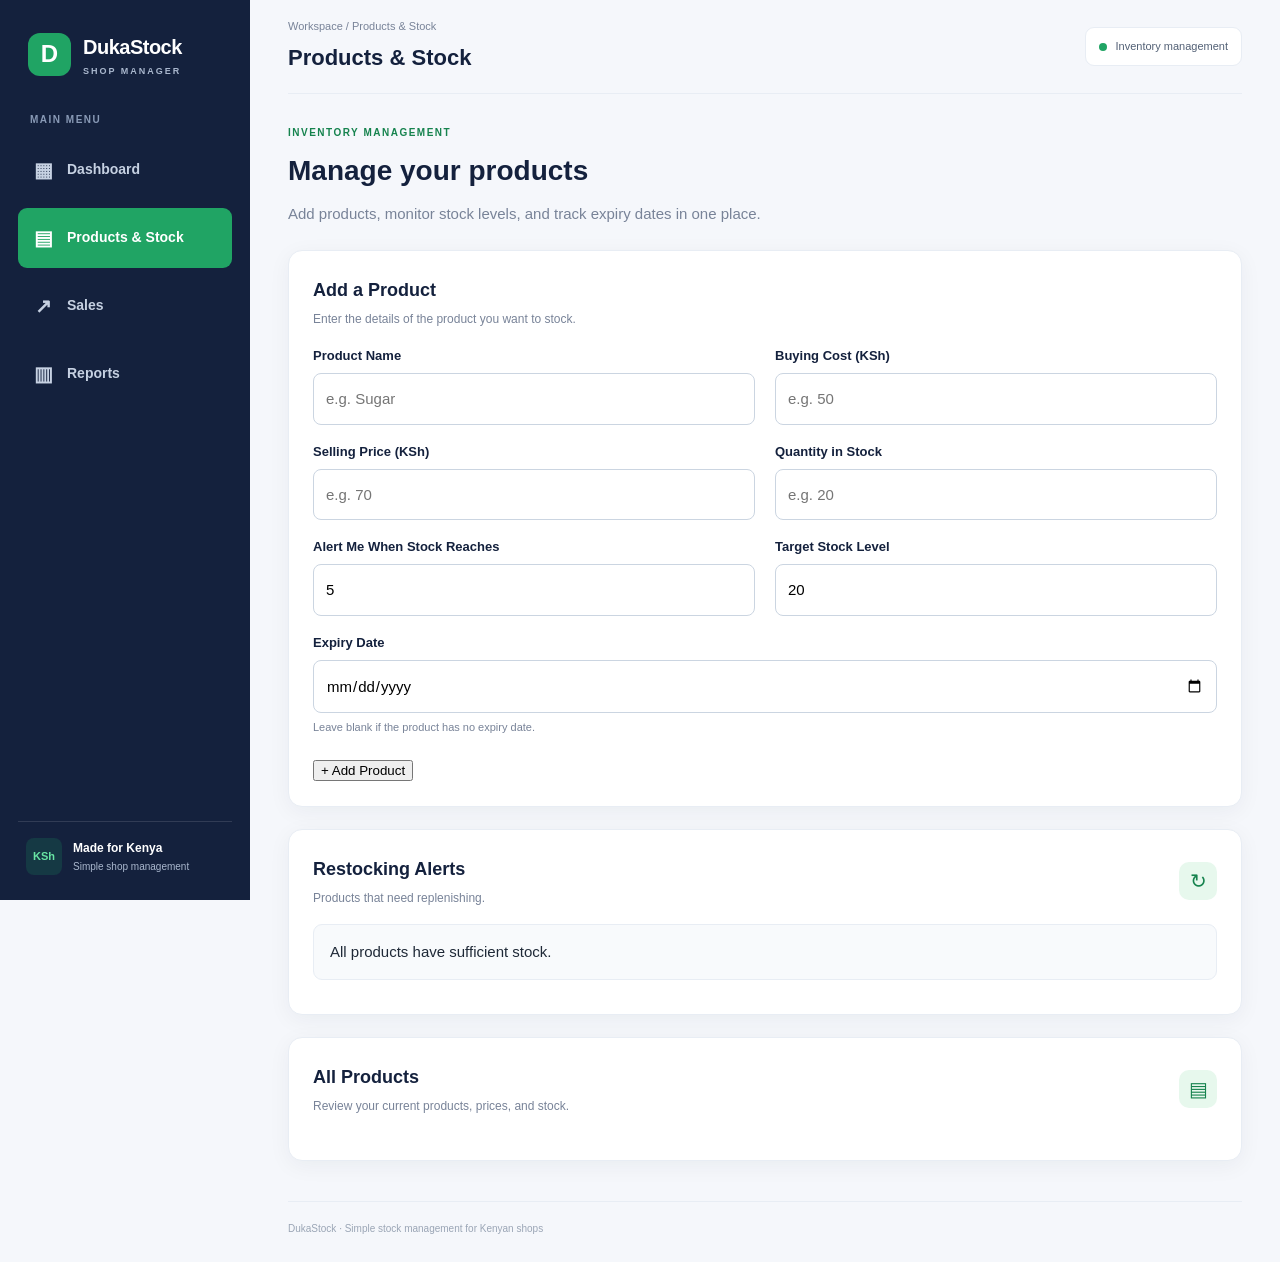
==== products.html @ 27eedb5e "Add files via upload" ====
<!DOCTYPE html>
<html lang="en">
<head>
    <meta charset="UTF-8">
    <meta name="viewport" content="width=device-width, initial-scale=1.0">
    <title>DukaStock - Products & Stock</title>
    <link rel="stylesheet" href="style.css">
</head>
<body class="app-layout">

    <aside class="sidebar">
        <div class="brand">
            <div class="brand-icon">D</div>
            <div>
                <h2>DukaStock</h2>
                <span>SHOP MANAGER</span>
            </div>
        </div>

        <p class="nav-heading">MAIN MENU</p>

        <nav class="sidebar-nav">
            <a href="index.html" class="nav-link">
                <span class="nav-icon">▦</span> Dashboard
            </a>
            <a href="products.html" class="nav-link active">
                <span class="nav-icon">▤</span> Products & Stock
            </a>
            <a href="sales.html" class="nav-link">
                <span class="nav-icon">↗</span> Sales
            </a>
            <a href="reports.html" class="nav-link">
                <span class="nav-icon">▥</span> Reports
            </a>
        </nav>

        <div class="sidebar-footer">
            <div class="footer-icon">KSh</div>
            <div>
                <strong>Made for Kenya</strong>
                <span>Simple shop management</span>
            </div>
        </div>
    </aside>

    <main class="main-content">

        <header class="topbar">
            <div>
                <p class="breadcrumb">Workspace / Products & Stock</p>
                <h2>Products & Stock</h2>
            </div>
            <div class="shop-status">
                <span class="status-dot"></span>
                Inventory management
            </div>
        </header>

        <section class="page-intro">
            <div>
                <p class="welcome-label">INVENTORY MANAGEMENT</p>
                <h1>Manage your products</h1>
                <p>Add products, monitor stock levels, and track expiry dates in one place.</p>
            </div>
        </section>

        <section class="inventory-panel">
            <div class="section-heading">
                <div>
                    <h2>Add a Product</h2>
                    <p>Enter the details of the product you want to stock.</p>
                </div>
            </div>

            <form id="product-form" class="product-form">

                <div class="form-grid">
                    <div class="form-field">
                        <label for="product-name">Product Name</label>
                        <input type="text" id="product-name"
                               placeholder="e.g. Sugar" required>
                    </div>

                    <div class="form-field">
                        <label for="product-cost">Buying Cost (KSh)</label>
                        <input type="number" id="product-cost"
                               placeholder="e.g. 50" min="0.01"
                               step="0.01" required>
                    </div>

                    <div class="form-field">
                        <label for="product-price">Selling Price (KSh)</label>
                        <input type="number" id="product-price"
                               placeholder="e.g. 70" min="1"
                               step="1" required>
                    </div>

                    <div class="form-field">
                        <label for="product-quantity">Quantity in Stock</label>
                        <input type="number" id="product-quantity"
                               placeholder="e.g. 20" min="0"
                               step="1" required>
                    </div>

                    <div class="form-field">
                        <label for="product-alert-level">
                            Alert Me When Stock Reaches
                        </label>
                        <input type="number" id="product-alert-level"
                               value="5" min="0" step="1" required>
                    </div>

                    <div class="form-field">
                        <label for="product-target-stock">Target Stock Level</label>
                        <input type="number" id="product-target-stock"
                               value="20" min="1" step="1" required>
                    </div>

                    <div class="form-field full-width">
                        <label for="product-expiry">Expiry Date</label>
                        <input type="date" id="product-expiry">
                        <small class="field-help">
                            Leave blank if the product has no expiry date.
                        </small>
                    </div>
                </div>

                <div class="form-actions">
                    <button type="submit">+ Add Product</button>
                </div>
            </form>
        </section>

        <section class="inventory-panel alerts-panel">
            <div class="section-heading">
                <div>
                    <h2>Restocking Alerts</h2>
                    <p>Products that need replenishing.</p>
                </div>
                <span class="section-icon">↻</span>
            </div>

            <ul id="restocking-alerts-list"></ul>
        </section>

        <section class="inventory-panel products-panel">
            <div class="section-heading">
                <div>
                    <h2>All Products</h2>
                    <p>Review your current products, prices, and stock.</p>
                </div>
                <span class="section-icon">▤</span>
            </div>

            <ul id="product-list"></ul>
        </section>

        <footer class="page-footer">
            DukaStock · Simple stock management for Kenyan shops
        </footer>

    </main>

    <script src="script.js"></script>

</body>
</html>
---- style.css ----
/* ==================================
   DukaStock Modern Dashboard
   ================================== */

:root {
    --navy: #14213d;
    --navy-light: #1d3154;
    --green: #20a464;
    --green-dark: #16834e;
    --background: #f5f7fb;
    --white: #ffffff;
    --text: #1f2937;
    --muted: #788398;
    --border: #e8edf4;
    --shadow: 0 5px 22px rgba(20, 33, 61, 0.05);
}

* {
    box-sizing: border-box;
}


body {
    margin: 0;
    font-family: "Inter", "Segoe UI", Roboto, Arial, sans-serif;
    color: var(--text);
    background: var(--background);
    font-size: 15px;
    line-height: 1.7;
    font-weight: 400;
    -webkit-font-smoothing: antialiased;
}

a {
    color: inherit;
    text-decoration: none;
}

/* SIDEBAR */

.sidebar {
    position: fixed;
    top: 0;
    left: 0;
    bottom: 0;
    width: 250px;
    padding: 30px 18px 20px;
    background: var(--navy);
    color: white;
    display: flex;
    flex-direction: column;
    z-index: 10;
}

.brand {
    display: flex;
    align-items: center;
    gap: 12px;
    padding: 0 10px 32px;
}

.brand-icon {
    width: 43px;
    height: 43px;
    border-radius: 12px;
    display: grid;
    place-items: center;
    background: var(--green);
    color: white;
    font-size: 24px;
    font-weight: bold;
}

.brand h2 {
    margin: 0;
    color: white;
    font-size: 20px;
    letter-spacing: -0.5px;
}

.brand span {
    display: block;
    color: #aab8ce;
    font-size: 9px;
    font-weight: bold;
    letter-spacing: 2px;
}

.nav-heading {
    color: #899ab6;
    font-size: 10px;
    font-weight: bold;
    letter-spacing: 1.5px;
    padding: 0 12px;
    margin: 0 0 12px;
}

.sidebar-nav {
    display: flex;
    flex-direction: column;
    gap: 8px;
}

.nav-link {
    display: flex;
    align-items: center;
    gap: 13px;
    padding: 13px 14px;
    border-radius: 9px;
    color: #c6d1e2;
    font-size: 13px;
    transition: background 0.2s, color 0.2s;
}

.nav-link:hover {
    background: var(--navy-light);
    color: white;
}

.nav-link.active {
    background: var(--green);
    color: white;
    font-weight: bold;
}

.nav-icon {
    width: 22px;
    text-align: center;
    font-size: 20px;
}

.sidebar-footer {
    display: flex;
    align-items: center;
    gap: 11px;
    margin-top: auto;
    padding: 16px 8px 5px;
    border-top: 1px solid rgba(255, 255, 255, 0.12);
}

.footer-icon {
    background: rgba(32, 164, 100, 0.18);
    color: #68e5a4;
    padding: 9px 7px;
    border-radius: 8px;
    font-size: 11px;
    font-weight: bold;
}

.sidebar-footer strong,
.sidebar-footer span {
    display: block;
}

.sidebar-footer strong {
    font-size: 12px;
    color: white;
}

.sidebar-footer span {
    color: #aab8ce;
    font-size: 10px;
}

/* MAIN WORKSPACE */

.main-content {
    margin-left: 250px;
    padding: 0 38px 25px;
    min-height: 100vh;
    max-width: 1800px;
}

.topbar {
    min-height: 94px;
    display: flex;
    justify-content: space-between;
    align-items: center;
    gap: 20px;
    border-bottom: 1px solid var(--border);
    margin-bottom: 30px;
}

.breadcrumb {
    margin: 0 0 3px;
    color: var(--muted);
    font-size: 11px;
}

.topbar h2 {
    margin: 0;
    color: var(--navy);
    font-size: 21px;
}

.shop-status {
    display: flex;
    align-items: center;
    gap: 8px;
    background: white;
    border: 1px solid var(--border);
    padding: 9px 13px;
    border-radius: 9px;
    color: #526075;
    font-size: 11px;
}

.status-dot {
    width: 8px;
    height: 8px;
    border-radius: 50%;
    background: var(--green);
}

/* WELCOME BANNER */

.welcome-section {
    position: relative;
    overflow: hidden;
    display: flex;
    justify-content: space-between;
    align-items: center;
    gap: 20px;
    background: linear-gradient(115deg, #ffffff, #edf9f1);
    border: 1px solid #e2f0e7;
    border-radius: 15px;
    padding: 26px 30px;
    margin-bottom: 30px;
}

.welcome-label {
    color: var(--green-dark);
    font-size: 10px;
    font-weight: bold;
    letter-spacing: 1.5px;
    margin: 0 0 6px;
}

.welcome-section h1 {
    margin: 0 0 5px;
    font-size: 27px;
    color: var(--navy);
    letter-spacing: -0.7px;
}

.welcome-section p:last-child {
    color: var(--muted);
    margin: 0;
    font-size: 12px;
}

.welcome-decoration {
    display: grid;
    place-items: center;
    width: 78px;
    height: 78px;
    flex-shrink: 0;
    border-radius: 22px;
    background: rgba(32, 164, 100, 0.1);
    color: var(--green-dark);
    font-size: 23px;
    font-weight: bold;
    transform: rotate(5deg);
}

/* SECTION HEADINGS */

.section-heading {
    display: flex;
    justify-content: space-between;
    align-items: center;
    gap: 15px;
    margin-bottom: 17px;
}

.section-heading h2 {
    margin: 0;
    color: var(--navy);
    font-size: 19px;
}

.section-heading p {
    margin: 3px 0 0;
    color: var(--muted);
    font-size: 12px;
}

/* DASHBOARD CARDS */

.dashboard {
    display: grid;
    grid-template-columns: repeat(3, minmax(0, 1fr));
    gap: 18px;
    margin-bottom: 35px;
}


.card {
    min-width: 0;
    position: relative;
    overflow: hidden;
    background: var(--white);
    padding: 25px;
    border: 1px solid var(--border);
    border-radius: 18px;
    box-shadow: var(--shadow);
    transition: transform 0.2s ease, box-shadow 0.2s ease;
}

.card:hover {
    transform: translateY(-4px);
    box-shadow: 0 12px 28px rgba(20, 33, 61, 0.10);
}


.card-top {
    display: flex;
    align-items: center;
    justify-content: space-between;
    gap: 8px;
    margin-bottom: 17px;
}

.card-icon {
    display: grid;
    place-items: center;
    width: 39px;
    height: 39px;
    border-radius: 11px;
    font-size: 20px;
    font-weight: bold;
}

.products-icon {
    color: #3468c0;
    background: #eaf1ff;
}

.sales-icon {
    color: #15834b;
    background: #e5f8ed;
}

.profit-icon {
    color: #8a55c5;
    background: #f2eaff;
}

.stock-icon {
    color: #d97706;
    background: #fff4dc;
}

.alert-icon {
    color: #dc5151;
    background: #ffeded;
}

.card-tag {
    background: #f4f6fa;
    color: #788398;
    padding: 4px 8px;
    border-radius: 6px;
    font-size: 10px;
    font-weight: bold;
}

.card h3 {
    margin: 0 0 7px;
    color: #657187;
    font-size: 12px;
    font-weight: 600;
}

.number {
    color: var(--navy);
    font-size: 27px;
    font-weight: bold;
    line-height: 1.4;
    margin: 0;
    overflow-wrap: anywhere;
}

.card-note {
    margin: 8px 0 0;
    color: #94a0b2;
    font-size: 10px;
}

/* QUICK ACTIONS */

.quick-actions-section {
    margin-top: 5px;
}

.quick-actions {
    display: grid;
    grid-template-columns: repeat(3, minmax(0, 1fr));
    gap: 15px;
}

.action-card {
    display: flex;
    align-items: center;
    gap: 12px;
    min-width: 0;
    padding: 17px;
    background: white;
    border: 1px solid var(--border);
    border-radius: 12px;
    box-shadow: var(--shadow);
    transition: border-color 0.2s, transform 0.2s;
}

.action-card:hover {
    border-color: #8dd6ac;
    transform: translateY(-2px);
}

.action-icon {
    flex-shrink: 0;
    width: 38px;
    height: 38px;
    display: grid;
    place-items: center;
    border-radius: 10px;
    background: #e7f8ed;
    color: var(--green-dark);
    font-size: 22px;
    font-weight: bold;
}

.action-card strong,
.action-card small {
    display: block;
}

.action-card strong {
    color: var(--navy);
    font-size: 11px;
}

.action-card small {
    color: var(--muted);
    font-size: 9px;
    margin-top: 3px;
}

.action-arrow {
    margin-left: auto;
    color: #91a0b3;
    font-size: 19px;
}

.page-footer {
    border-top: 1px solid var(--border);
    margin-top: 40px;
    padding-top: 18px;
    color: #9aa5b5;
    font-size: 10px;
}

/* OTHER PAGES: PRODUCTS, SALES AND REPORTS */

body:not(.app-layout) {
    padding: 32px;
}

body:not(.app-layout) h1 {
    color: var(--navy);
    font-size: 30px;
}

body:not(.app-layout) h2 {
    color: var(--navy);
    margin-top: 30px;
}

body:not(.app-layout) button {
    background: var(--green);
    color: white;
    border: none;
    padding: 11px 17px;
    margin: 8px 8px 0 0;
    border-radius: 8px;
    font-weight: bold;
    cursor: pointer;
}

body:not(.app-layout) button:hover {
    background: var(--green-dark);
}

body:not(.app-layout) form {
    max-width: 700px;
    background: white;
    padding: 24px;
    margin: 20px 0;
    border: 1px solid var(--border);
    border-radius: 13px;
    box-shadow: var(--shadow);
}

body:not(.app-layout) label {
    display: block;
    margin: 14px 0 6px;
    color: var(--navy);
    font-weight: bold;
    font-size: 13px;
}

body:not(.app-layout) input,
body:not(.app-layout) select,
body:not(.app-layout) textarea {
    width: 100%;
    max-width: 100%;
    padding: 11px 12px;
    border: 1px solid #d5dce7;
    border-radius: 7px;
    font: inherit;
    background: white;
}

body:not(.app-layout) input:focus,
body:not(.app-layout) select:focus,
body:not(.app-layout) textarea:focus {
    outline: 2px solid #b8ebcd;
    border-color: var(--green);
}

body:not(.app-layout) table {
    width: 100%;
    border-collapse: collapse;
    margin-top: 18px;
    background: white;
    border-radius: 10px;
    overflow: hidden;
    box-shadow: var(--shadow);
}

body:not(.app-layout) th,
body:not(.app-layout) td {
    padding: 13px 15px;
    border-bottom: 1px solid var(--border);
    text-align: left;
    font-size: 13px;
}

body:not(.app-layout) th {
    color: var(--navy);
    background: #edf2f8;
}

body:not(.app-layout) tr:last-child td {
    border-bottom: none;
}

body:not(.app-layout) li {
    margin-bottom: 10px;
}

/* TABLETS */

@media (max-width: 1100px) {
    .main-content {
        padding-left: 25px;
        padding-right: 25px;
    }

    .sidebar {
        width: 220px;
    }

    .main-content {
        margin-left: 220px;
    }

    .dashboard {
        grid-template-columns: repeat(2, minmax(0, 1fr));
    }

    .quick-actions {
        grid-template-columns: 1fr;
    }
}

/* MOBILE PHONES */

@media (max-width: 700px) {
    .sidebar {
        position: relative;
        width: 100%;
        height: auto;
        padding: 15px;
    }

    .brand {
        padding: 0 5px 15px;
    }

    .sidebar-nav {
        display: grid;
        grid-template-columns: repeat(2, minmax(0, 1fr));
        gap: 6px;
    }

    .nav-heading,
    .sidebar-footer {
        display: none;
    }

    .nav-link {
        padding: 10px;
        font-size: 11px;
        gap: 7px;
    }

    .main-content {
        margin-left: 0;
        padding: 0 16px 22px;
    }

    .topbar {
        min-height: 75px;
        margin-bottom: 20px;
    }

    .topbar h2 {
        font-size: 18px;
    }

    .shop-status {
        font-size: 9px;
        padding: 7px;
    }

    .welcome-section {
        padding: 21px;
        margin-bottom: 24px;
    }

    .welcome-section h1 {
        font-size: 23px;
    }

    .welcome-section p:last-child {
        max-width: 260px;
    }

    .welcome-decoration {
        width: 48px;
        height: 48px;
        font-size: 16px;
        border-radius: 14px;
    }

    .dashboard {
        grid-template-columns: repeat(2, minmax(0, 1fr));
        gap: 11px;
    }

    .card {
        padding: 14px;
    }

    .card-top {
        align-items: flex-start;
        flex-wrap: wrap;
        margin-bottom: 12px;
    }

    .card-icon {
        width: 32px;
        height: 32px;
        font-size: 17px;
    }

    .card-tag {
        font-size: 9px;
    }

    .card h3 {
        font-size: 11px;
    }

    .number {
        font-size: 22px;
    }

    .card-note {
        font-size: 9px;
    }

    .quick-actions {
        grid-template-columns: 1fr;
    }

    body:not(.app-layout) {
        padding: 18px;
    }

    body:not(.app-layout) table {
        display: block;
        overflow-x: auto;
        white-space: nowrap;
    }
}

@media (max-width: 360px) {
    .dashboard {
        grid-template-columns: 1fr;
    }

    .welcome-decoration {
        display: none;
    }

    .shop-status {
        display: none;
    }
}


/* Clearer, more readable text */

.topbar h2,
.section-heading h2 {
    font-size: 22px;
    font-weight: 700;
}

.welcome-section h1 {
    font-size: 30px;
    font-weight: 700;
}

.card h3 {
    font-size: 14px;
    font-weight: 700;
    color: #475569;
}

.number {
    font-size: 29px;
    font-weight: 700;
}

.nav-link {
    font-size: 14px;
    font-weight: 600;
}

.card-note,
.action-card small {
    color: #596579;
}

@media (max-width: 700px) {
    .welcome-section h1 {
        font-size: 24px;
    }

    .number {
        font-size: 23px;
    }
}
 

/* ==================================
   DukaStock - All Pages Styling
   ================================== */

/* Consistent background and text */
body:not(.app-layout) {
    background: #f5f7fb;
    color: #1f2937;
    padding: 32px;
    font-family: "Inter", "Segoe UI", Roboto, Arial, sans-serif;
    line-height: 1.7;
}

/* Page headings */
body:not(.app-layout) h1 {
    color: #14213d;
    font-size: 30px;
    font-weight: 750;
    margin-bottom: 8px;
}

body:not(.app-layout) h2 {
    color: #14213d;
    font-size: 21px;
    font-weight: 700;
    margin-top: 30px;
}

/* Introductory text */
body:not(.app-layout) p {
    color: #596579;
}

/* White panels for forms */
body:not(.app-layout) form {
    background: #ffffff;
    border: 1px solid #e2e8f0;
    border-radius: 14px;
    padding: 25px;
    box-shadow: 0 5px 22px rgba(20, 33, 61, 0.05);
}

/* Consistent input fields */
body:not(.app-layout) input,
body:not(.app-layout) select,
body:not(.app-layout) textarea {
    background: #ffffff;
    border: 1px solid #cbd5e1;
    border-radius: 8px;
    padding: 12px;
    color: #1f2937;
    font-size: 14px;
}

body:not(.app-layout) input:focus,
body:not(.app-layout) select:focus,
body:not(.app-layout) textarea:focus {
    outline: none;
    border-color: #20a464;
    box-shadow: 0 0 0 3px rgba(32, 164, 100, 0.12);
}

/* Professional buttons */
body:not(.app-layout) button {
    background: #20a464;
    color: #ffffff;
    border: none;
    border-radius: 8px;
    padding: 12px 18px;
    font-weight: 600;
    cursor: pointer;
}

body:not(.app-layout) button:hover {
    background: #16834e;
}

/* Clean tables */
body:not(.app-layout) table {
    background: #ffffff;
    border: 1px solid #e2e8f0;
    border-radius: 12px;
    box-shadow: 0 5px 22px rgba(20, 33, 61, 0.05);
    border-collapse: separate;
    border-spacing: 0;
    overflow: hidden;
}

body:not(.app-layout) th {
    background: #edf2f8;
    color: #14213d;
    font-weight: 700;
}

body:not(.app-layout) th,
body:not(.app-layout) td {
    padding: 14px 16px;
    border-bottom: 1px solid #e8edf4;
}

body:not(.app-layout) tbody tr:hover {
    background: #f0faf4;
}

body:not(.app-layout) tr:last-child td {
    border-bottom: none;
}

/* Links */
body:not(.app-layout) a {
    color: #16834e;
    font-weight: 600;
}

/* Mobile layout */
@media (max-width: 700px) {
    body:not(.app-layout) {
        padding: 18px;
    }

    body:not(.app-layout) h1 {
        font-size: 25px;
    }

    body:not(.app-layout) form {
        padding: 18px;
    }

    body:not(.app-layout) table {
        display: block;
        overflow-x: auto;
        white-space: nowrap;
    }
}



/* Page introduction */
.page-intro {
    margin-bottom: 24px;
}

.page-intro h1 {
    margin: 0 0 6px;
    color: var(--navy);
    font-size: 28px;
}

.page-intro p:last-child {
    color: var(--muted);
    margin-top: 4px;
}

/* Make dashboard introduction readable in dark mode */
body.dark-mode .page-intro .eyebrow,
body.dark-mode .page-intro h1,
body.dark-mode .page-intro p {
    color: #f8fafc !important;
    opacity: 1;
}

.inventory-panel {
    background: #fff;
    border: 1px solid var(--border);
    border-radius: 14px;
    padding: 24px;
    box-shadow: var(--shadow);
    margin-bottom: 22px;
}

.inventory-panel .section-heading {
    margin-bottom: 16px;
}

.inventory-panel .section-heading h2 {
    font-size: 18px;
}

.product-form {
    max-width: none;
    margin: 0;
    padding: 0;
    background: transparent;
    border: 0;
    border-radius: 0;
    box-shadow: none;
}

.form-grid {
    display: grid;
    grid-template-columns: repeat(2, minmax(0, 1fr));
    gap: 16px 20px;
}

.form-field label {
    display: block;
    margin: 0 0 6px;
    font-size: 13px;
    color: var(--navy);
    font-weight: 700;
}

.form-field input {
    width: 100%;
    box-sizing: border-box;
    padding: 12px;
    border: 1px solid #cbd5e1;
    border-radius: 8px;
    font: inherit;
}

.full-width {
    grid-column: 1 / -1;
}

.field-help {
    color: var(--muted);
    font-size: 11px;
}

.form-actions {
    margin-top: 18px;
}

#restocking-alerts-list,
#product-list {
    padding: 0;
    margin: 0;
    list-style: none;
}

#restocking-alerts-list li,
#product-list li {
    background: #f8fafc;
    border: 1px solid var(--border);
    border-radius: 9px;
    padding: 14px 16px;
    margin: 10px 0;
    overflow-wrap: anywhere;
}

.section-icon {
    display: grid;
    place-items: center;
    width: 38px;
    height: 38px;
    background: #e7f8ed;
    color: var(--green-dark);
    border-radius: 10px;
    font-size: 20px;
}

@media (max-width: 700px) {
    .inventory-panel {
        padding: 17px;
    }

    .form-grid {
        grid-template-columns: 1fr;
    }

    .full-width {
        grid-column: auto;
    }
}


/* Sales page styling */
.sales-form {
    max-width: none;
    margin: 0;
    padding: 0;
    background: transparent;
    border: 0;
    border-radius: 0;
    box-shadow: none;
}

.sales-form .form-grid {
    grid-template-columns: repeat(2, minmax(0, 1fr));
}

.table-wrapper {
    width: 100%;
    overflow-x: auto;
}

.sales-history-panel table {
    width: 100%;
    border-collapse: collapse;
    background: #fff;
    border: 1px solid var(--border);
    border-radius: 10px;
}

.sales-history-panel th {
    background: #f1f5f9;
    color: var(--navy);
    text-align: left;
    font-size: 13px;
    font-weight: 700;
}

.sales-history-panel td {
    color: var(--text);
    font-size: 14px;
}

.sales-history-panel th,
.sales-history-panel td {
    padding: 14px 16px;
    border-bottom: 1px solid var(--border);
    white-space: nowrap;
}

.sales-history-panel tbody tr:last-child td {
    border-bottom: none;
}

.sales-history-panel tbody tr:hover {
    background: #f8fafc;
}

@media (max-width: 700px) {
    .sales-form .form-grid {
        grid-template-columns: 1fr;
    }

    .sales-history-panel th,
    .sales-history-panel td {
        padding: 11px 12px;
    }
}


/* Reports page summary cards */
.report-grid {
    display: grid;
    grid-template-columns: repeat(2, minmax(0, 1fr));
    gap: 18px;
}

.report-card {
    background: #f8fafc;
    border: 1px solid var(--border);
    border-radius: 12px;
    padding: 20px;
    min-width: 0;
}

.report-label {
    color: var(--muted);
    font-size: 13px;
    font-weight: 600;
}

.report-value {
    color: var(--navy);
    font-size: 27px;
    font-weight: 750;
    margin: 10px 0 6px;
    overflow-wrap: anywhere;
}

.report-card small {
    color: var(--muted);
    font-size: 12px;
}

.profit-report-card {
    background: #effaf3;
    border-color: #c6ecd3;
}

.profit-report-card .report-value {
    color: var(--green-dark);
}

@media (max-width: 700px) {
    .report-grid {
        grid-template-columns: 1fr;
    }

    .report-value {
        font-size: 24px;
    }
}


/* DukaStock mobile layout improvements */
@media (max-width: 700px) {
    html,
    body {
        max-width: 100%;
        overflow-x: hidden;
    }

    body.app-layout {
        display: block;
        width: 100%;
        padding: 0;
    }

    .main-content {
        width: 100%;
        min-width: 0;
        box-sizing: border-box;
        padding: 18px;
    }

    .dashboard {
        grid-template-columns: minmax(0, 1fr);
        width: 100%;
    }

    .card {
        min-width: 0;
        box-sizing: border-box;
    }

    .topbar {
        flex-wrap: wrap;
        gap: 12px;
    }

    .welcome-section {
        flex-wrap: wrap;
        gap: 12px;
    }

    .welcome-decoration {
        display: none;
    }

    .quick-actions {
        grid-template-columns: minmax(0, 1fr);
    }

    .inventory-panel,
    .report-panel,
    .sales-history-panel {
        min-width: 0;
        box-sizing: border-box;
    }
}


/* Compact navigation for mobile screens */
@media (max-width: 700px) {
    .sidebar {
        width: 100%;
        box-sizing: border-box;
        padding: 14px 16px;
        position: relative;
        height: auto;
        min-height: 0;
        overflow: visible;
    }

    .brand {
        margin-bottom: 14px;
    }

    .nav-heading,
    .sidebar-footer {
        display: none;
    }

    .sidebar-nav {
        display: flex;
        flex-direction: row;
        gap: 8px;
        overflow-x: auto;
        padding-bottom: 4px;
        width: 100%;
    }

    .nav-link {
        flex: 0 0 auto;
        white-space: nowrap;
        padding: 10px 12px;
        font-size: 13px;
    }

    .main-content {
        width: 100%;
    }
}
 

/* Cleaner product rows on mobile */
@media (max-width: 700px) {
    #product-list li {
        display: flex;
        flex-wrap: wrap;
        align-items: center;
        justify-content: space-between;
        gap: 12px;
        padding: 16px;
        margin-bottom: 12px;
        line-height: 1.7;
    }

    #product-list li button {
        flex: 0 0 auto;
        margin: 4px 6px 4px 0;
    }

    #product-list li strong {
        overflow-wrap: anywhere;
    }
}


/* Modern DukaStock product cards */
@media (max-width: 700px) {
    #product-list {
        display: grid;
        grid-template-columns: minmax(0, 1fr);
        gap: 14px;
    }

    #product-list li {
        display: block;
        box-sizing: border-box;
        width: 100%;
        margin: 0;
        padding: 18px;
        background: #ffffff;
        border: 1px solid #e2e8f0;
        border-radius: 14px;
        box-shadow: 0 4px 14px rgba(20, 33, 61, 0.05);
        line-height: 1.8;
        overflow-wrap: anywhere;
    }

    #product-list li button {
        margin: 12px 8px 0 0;
        padding: 9px 14px;
        border-radius: 8px;
    }

    #product-list li button:last-child {
        margin-right: 0;
    }
}


/* Highlight low stock quantities in red */
.product-card .low-stock-text {
    color: #dc2626 !important;
    font-weight: 800;
}

.product-card .stock-low {
    color: #dc2626;
    background-color: #fee2e2;
    border: 1px solid #fecaca;
}


/* DukaStock: improved mobile product cards */
@media (max-width: 700px) {
    #product-list {
        display: grid;
        grid-template-columns: minmax(0, 1fr);
        gap: 14px;
        padding: 0;
        margin: 0;
        list-style: none;
        width: 100%;
        box-sizing: border-box;
    }

    #product-list .product-card {
        display: flex;
        flex-direction: column;
        gap: 16px;
        width: 100%;
        min-width: 0;
        box-sizing: border-box;
        margin: 0;
        padding: 16px;
        background: #ffffff;
        border: 1px solid #e2e8f0;
        border-radius: 16px;
        box-shadow: 0 4px 14px rgba(20, 33, 61, 0.06);
        color: #1e293b;
        overflow-wrap: anywhere;
    }

    .product-card-heading {
        display: flex;
        align-items: flex-start;
        justify-content: space-between;
        gap: 10px;
        flex-wrap: wrap;
    }

    .product-card-name {
        flex: 1;
        min-width: 0;
        margin: 0;
        font-size: 18px;
        line-height: 1.4;
        color: #0f172a;
        overflow-wrap: anywhere;
    }

    .stock-badge,
    .expiry-badge {
        display: inline-block;
        padding: 5px 9px;
        border-radius: 999px;
        font-size: 12px;
        font-weight: 700;
        line-height: 1.4;
    }

    .stock-good,
    .expiry-safe {
        color: #166534;
        background: #dcfce7;
    }

    .stock-low,
    .expiry-danger {
        color: #b91c1c;
        background: #fee2e2;
    }

    .expiry-warning {
        color: #92400e;
        background: #fef3c7;
    }

    .expiry-neutral {
        color: #475569;
        background: #f1f5f9;
    }

    .product-card-details {
        display: grid;
        grid-template-columns: repeat(2, minmax(0, 1fr));
        gap: 12px;
        width: 100%;
    }

    .product-detail {
        display: flex;
        flex-direction: column;
        align-items: flex-start;
        gap: 5px;
        min-width: 0;
        padding: 10px;
        background: #f8fafc;
        border-radius: 10px;
        box-sizing: border-box;
    }

    .product-detail-label {
        font-size: 12px;
        color: #64748b;
    }

    .product-detail-value {
        font-size: 14px;
        color: #1e293b;
        overflow-wrap: anywhere;
    }

    .product-card .low-stock-text {
        color: #dc2626 !important;
        font-weight: 800;
    }

    .product-card-settings {
        margin: 0;
        color: #64748b;
        font-size: 12px;
        line-height: 1.6;
    }

    .product-card-actions {
        display: grid;
        grid-template-columns: repeat(2, minmax(0, 1fr));
        gap: 10px;
        width: 100%;
    }

    .product-card-actions button {
        width: 100%;
        min-height: 44px;
        margin: 0;
        padding: 10px;
        border-radius: 10px;
        font-size: 14px;
        font-weight: 700;
        cursor: pointer;
    }

    .product-edit-button {
        color: #ffffff;
        background: #2563eb;
        border: 1px solid #2563eb;
    }

    .product-delete-button {
        color: #b91c1c;
        background: #ffffff;
        border: 1px solid #fecaca;
    }
}


/* DukaStock: improved desktop product cards */
@media (min-width: 701px) {
    #product-list {
        display: grid;
        grid-template-columns: repeat(2, minmax(0, 1fr));
        gap: 20px;
        padding: 0;
        margin: 20px 0 0;
        list-style: none;
        width: 100%;
        box-sizing: border-box;
    }

    #product-list .product-card {
        display: flex;
        flex-direction: column;
        gap: 18px;
        min-width: 0;
        margin: 0;
        padding: 22px;
        box-sizing: border-box;
        background: #ffffff;
        border: 1px solid #e2e8f0;
        border-radius: 18px;
        box-shadow: 0 5px 18px rgba(20, 33, 61, 0.06);
        color: #1e293b;
        transition: box-shadow 0.2s ease, transform 0.2s ease;
    }

    #product-list .product-card:hover {
        box-shadow: 0 10px 26px rgba(20, 33, 61, 0.10);
        transform: translateY(-2px);
    }

    .product-card-heading {
        display: flex;
        align-items: center;
        justify-content: space-between;
        gap: 14px;
    }

    .product-card-name {
        min-width: 0;
        margin: 0;
        color: #0f172a;
        font-size: 20px;
        line-height: 1.4;
        overflow-wrap: anywhere;
    }

    .stock-badge,
    .expiry-badge {
        display: inline-block;
        padding: 6px 11px;
        border-radius: 999px;
        font-size: 12px;
        font-weight: 700;
        white-space: nowrap;
    }

    .stock-good,
    .expiry-safe {
        color: #166534;
        background: #dcfce7;
    }

    .stock-low,
    .expiry-danger {
        color: #b91c1c;
        background: #fee2e2;
    }

    .expiry-warning {
        color: #92400e;
        background: #fef3c7;
    }

    .expiry-neutral {
        color: #475569;
        background: #f1f5f9;
    }

    .product-card-details {
        display: grid;
        grid-template-columns: repeat(2, minmax(0, 1fr));
        gap: 12px;
    }

    .product-detail {
        display: flex;
        flex-direction: column;
        align-items: flex-start;
        gap: 7px;
        min-width: 0;
        padding: 14px;
        background: #f8fafc;
        border: 1px solid #f1f5f9;
        border-radius: 12px;
        box-sizing: border-box;
    }

    .product-detail-label {
        color: #64748b;
        font-size: 13px;
    }

    .product-detail-value {
        color: #1e293b;
        font-size: 16px;
        overflow-wrap: anywhere;
    }

    .product-card .low-stock-text {
        color: #dc2626 !important;
        font-weight: 800;
    }

    .product-card-settings {
        margin: 0;
        color: #64748b;
        font-size: 13px;
        line-height: 1.6;
    }

    .product-card-actions {
        display: flex;
        gap: 12px;
        margin-top: auto;
    }

    .product-card-actions button {
        min-width: 100px;
        min-height: 42px;
        padding: 10px 18px;
        border-radius: 10px;
        font-size: 14px;
        font-weight: 700;
        cursor: pointer;
        transition: background 0.2s ease;
    }

    .product-edit-button {
        color: #ffffff;
        background: #2563eb;
        border: 1px solid #2563eb;
    }

    .product-edit-button:hover {
        background: #1d4ed8;
    }

    .product-delete-button {
        color: #b91c1c;
        background: #ffffff;
        border: 1px solid #fecaca;
    }

    .product-delete-button:hover {
        background: #fef2f2;
    }
}
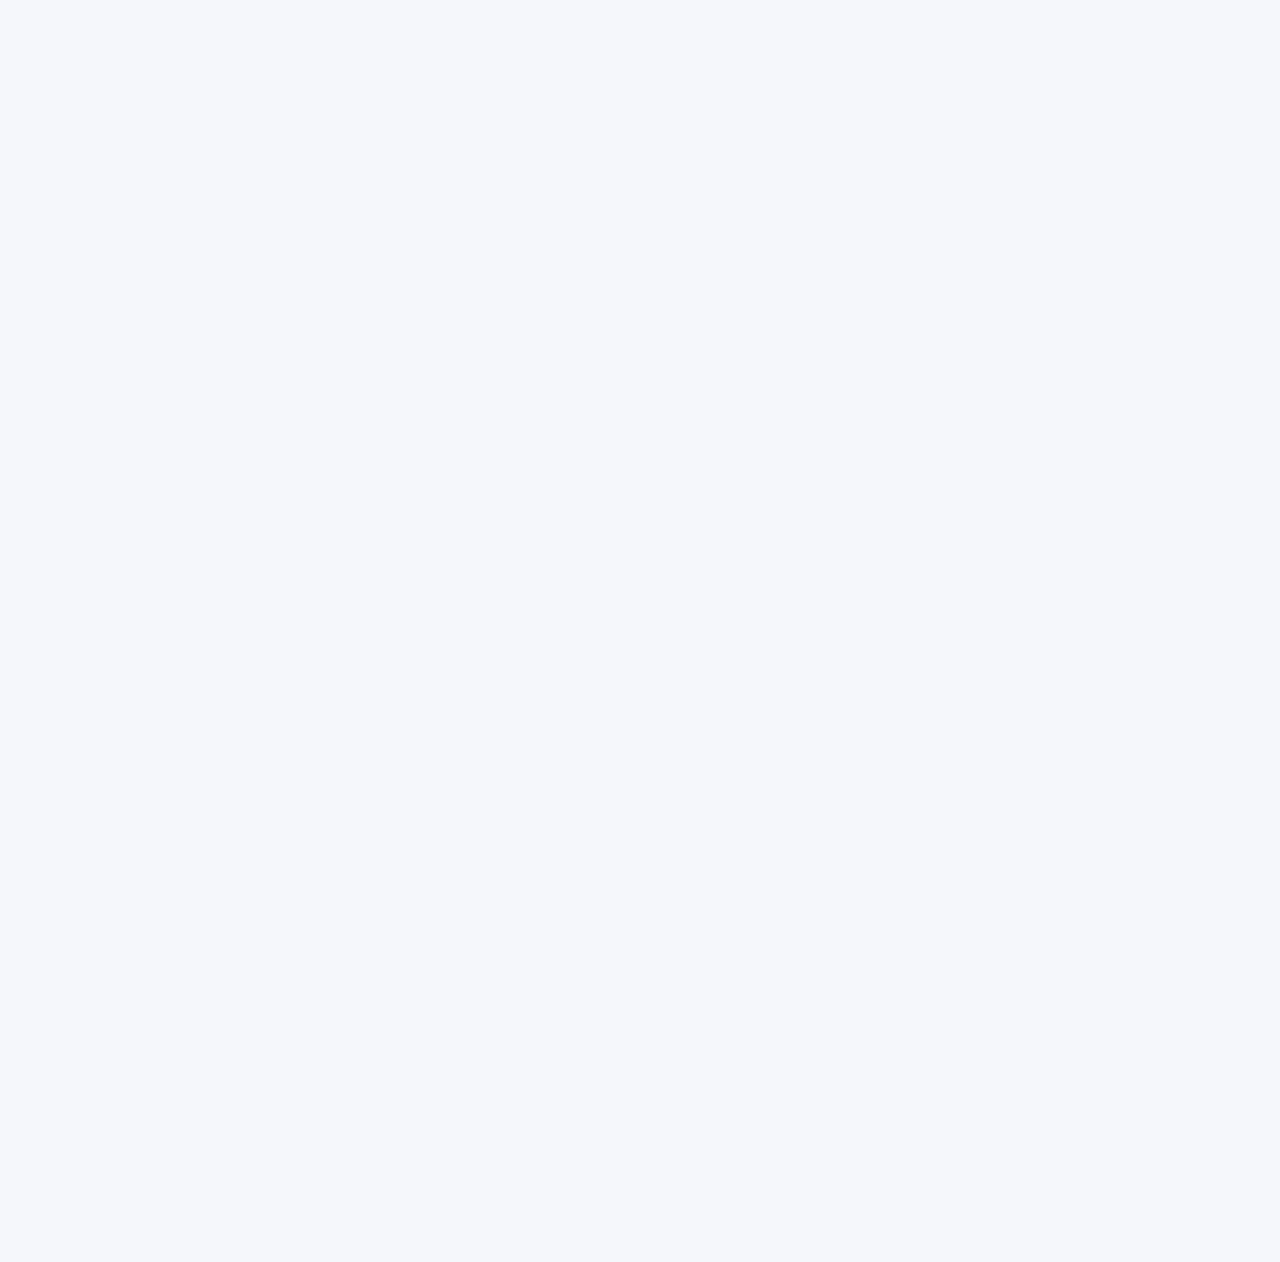
==== commit d3a8b150: "Update products.html" ====
--- a/products.html
+++ b/products.html
@@ -162,7 +162,10 @@
 
     </main>
 
-    <script src="script.js"></script>
+    <script src="https://cdn.jsdelivr.net/npm/@supabase/supabase-js@2"></script>
+<script src="supabase-config.js"></script>
+<script src="auth-guard.js"></script>
+<script src="script.js"></script>
 
 </body>
 </html>
